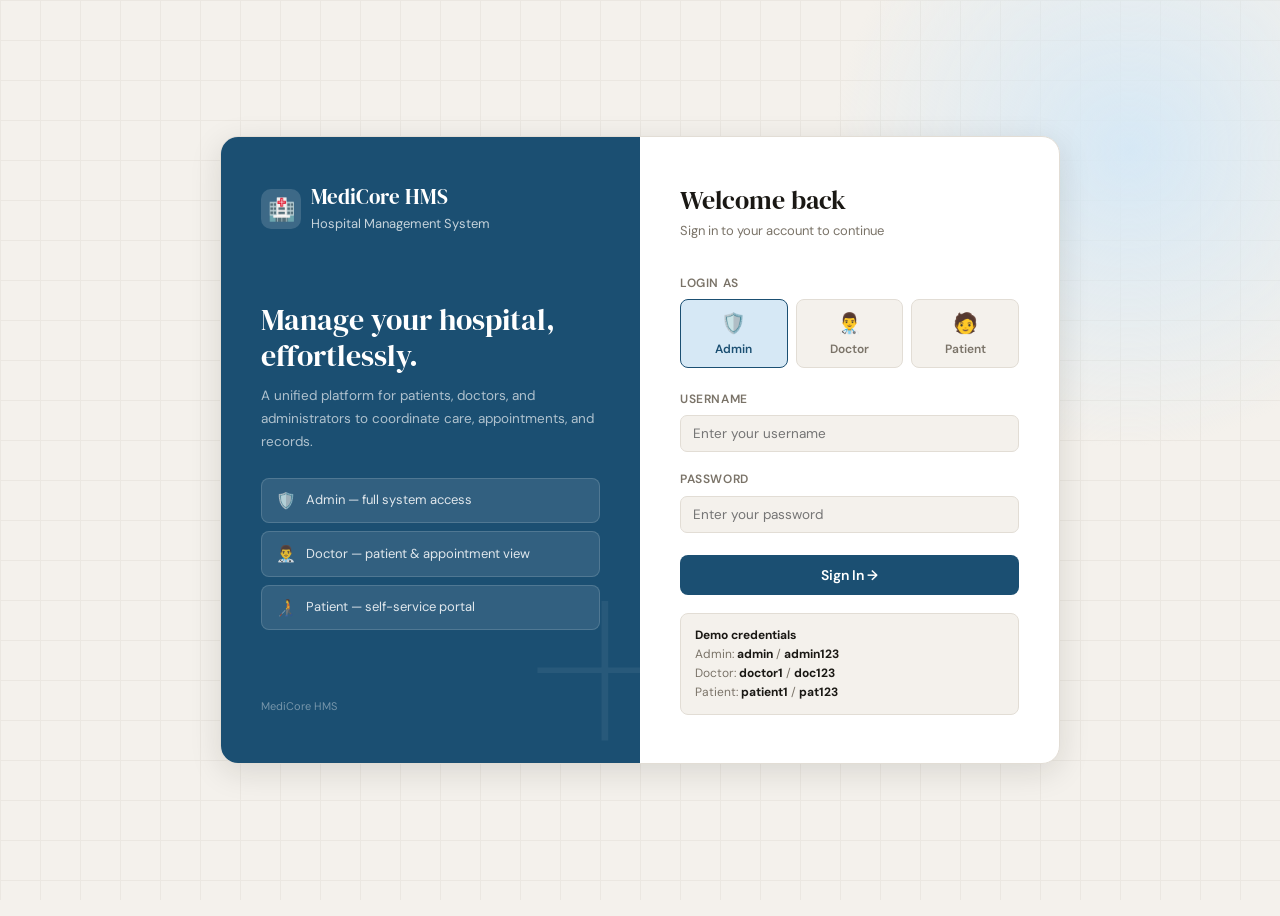
==== admin.html @ 4d24e286 "Initial commit: MediCore HMS - DBMS Project" ====
<!DOCTYPE html>
<html lang="en">
<head>
  <meta charset="UTF-8" />
  <link rel="icon" href="data:image/svg+xml,<svg xmlns='http://www.w3.org/2000/svg' viewBox='0 0 100 100'><text y='.9em' font-size='90'>🏥</text></svg>">
  <title>Admin Dashboard</title>
  <link rel="stylesheet" href="style.css" />
</head>
<body onload="initAdmin()">

<div class="app-shell">

  <!-- TOPBAR -->
  <div class="topbar">
    <div class="topbar-brand">
      <div class="logo-icon">🏥</div>
      <span>MediCore HMS</span>
    </div>
    <div class="topbar-right">
      <div class="topbar-user">
        <div class="avatar">A</div>
        <span>Admin</span>
      </div>
      <button class="btn-logout" onclick="logout()">Logout</button>
    </div>
  </div>

  <!-- SIDEBAR -->
  <div class="sidebar">
    <div class="nav-item active" onclick="activatePage('dashboard','nav1')" id="nav1">📊 Dashboard</div>
    <div class="nav-item" onclick="activatePage('patients','nav2')" id="nav2">🧑 Patients</div>
    <div class="nav-item" onclick="activatePage('doctors','nav3')" id="nav3">👨‍⚕️ Doctors</div>
    <div class="nav-item" onclick="activatePage('appointments','nav4')" id="nav4">📅 Appointments</div>
  </div>

  <!-- MAIN -->
  <div class="main">

    <!-- DASHBOARD -->
    <div class="page active" id="dashboard">
      <div class="stats-grid">
        <div class="stat-card">
          <div class="stat-icon blue">👥</div>
          <div>
            <div class="stat-label">Patients</div>
            <div class="stat-value" id="totalPatients"></div>
          </div>
        </div>

        <div class="stat-card">
          <div class="stat-icon green">👨‍⚕️</div>
          <div>
            <div class="stat-label">Doctors</div>
            <div class="stat-value" id="totalDoctors"></div>
          </div>
        </div>

        <div class="stat-card">
          <div class="stat-icon amber">📅</div>
          <div>
            <div class="stat-label">Appointments</div>
            <div class="stat-value" id="totalAppointments"></div>
          </div>
        </div>
      </div>
    </div>

    <!-- PATIENTS -->
    <div class="page" id="patients">
      <div class="card">
        <div class="card-header"><h3>All Patients</h3></div>
        <div class="card-body">
          <table id="patientTable"></table>
        </div>
      </div>
    </div>

    <!-- DOCTORS -->
    <div class="page" id="doctors">
      <div class="card">
        <div class="card-header"><h3>All Doctors</h3></div>
        <div class="card-body">
          <table id="doctorTable"></table>
        </div>
      </div>
    </div>

    <!-- APPOINTMENTS -->
    <div class="page" id="appointments">
      <div class="card">
        <div class="card-header"><h3>All Appointments</h3></div>
        <div class="card-body">
          <table id="apptTable"></table>
        </div>
      </div>
    </div>

  </div>
</div>

<script src="script.js"></script>

<script>
function initAdmin(){
  requireLogin('admin');

  document.getElementById('totalPatients').innerText = DB.patients.length;
  document.getElementById('totalDoctors').innerText = DB.doctors.length;
  document.getElementById('totalAppointments').innerText = DB.appointments.length;

  loadPatients();
  loadDoctors();
  loadAppointments();
  loadStats();
}

function loadPatients(){
  let html = "<tr><th>ID</th><th>Name</th><th>Phone</th></tr>";
  DB.patients.forEach(p=>{
    html += `<tr><td>${p.id}</td><td>${p.name}</td><td>${p.phone}</td></tr>`;
  });
  document.getElementById('patientTable').innerHTML = html;
}

function loadDoctors(){
  let html = "<tr><th>ID</th><th>Name</th><th>Specialization</th></tr>";
  DB.doctors.forEach(d=>{
    html += `<tr><td>${d.id}</td><td>${d.name}</td><td>${d.specialization}</td></tr>`;
  });
  document.getElementById('doctorTable').innerHTML = html;
}

async function loadAppointments() {
  const res  = await fetch('http://localhost:8000/getAppointments');
  const raw  = await res.text();

  const table = document.getElementById('apptTable');

  if (!raw || !raw.trim()) {
    table.innerHTML = "<tr><td colspan='5'>No appointments found.</td></tr>";
    return;
  }

  let html = "<tr><th>ID</th><th>Patient</th><th>Doctor</th><th>Date & Time</th><th>Status</th></tr>";

  raw.split("##").filter(s => s.trim() !== "").forEach(row => {
    const [id, patient, doctor, datetime, status, type] = row.split("|");
    const badgeClass = status === 'scheduled' ? 'badge-blue'
                     : status === 'completed' ? 'badge-green'
                     : 'badge-red';
    html += `<tr>
      <td>${id}</td>
      <td>${patient}</td>
      <td>${doctor}</td>
      <td>${datetime}</td>
      <td><span class="badge ${badgeClass}">${status}</span></td>
    </tr>`;
  });

  table.innerHTML = html;
}

async function loadStats() {
  const res = await fetch('http://localhost:8000/getAppointments');
  const raw = await res.text();
  const count = raw ? raw.split("##").filter(s => s.trim() !== "").length : 0;
  document.getElementById('totalAppointments').innerText = count;
  // patients and doctors still from mock — good enough for demo
  document.getElementById('totalPatients').innerText = DB.patients.length;
  document.getElementById('totalDoctors').innerText = DB.doctors.length;
}
</script>

</body>
</html>
---- style.css ----
@import url('https://fonts.googleapis.com/css2?family=DM+Serif+Display:ital@0;1&family=DM+Sans:wght@300;400;500;600&display=swap');

:root {
  --bg:        #f4f1ec;
  --surface:   #ffffff;
  --border:    #e2ddd5;
  --text:      #1a1814;
  --muted:     #7a7368;
  --accent:    #1b4f72;
  --accent-lt: #d6e8f5;
  --green:     #1a6b45;
  --green-lt:  #d4f0e3;
  --red:       #8b2020;
  --red-lt:    #fde8e8;
  --amber:     #7a4f00;
  --amber-lt:  #fdf3d4;
  --radius:    10px;
  --shadow:    0 2px 12px rgba(26,24,20,0.08);
  --shadow-lg: 0 8px 32px rgba(26,24,20,0.12);
}

*, *::before, *::after { box-sizing: border-box; margin: 0; padding: 0; }

body {
  font-family: 'DM Sans', sans-serif;
  background: var(--bg);
  color: var(--text);
  min-height: 100vh;
  font-size: 14px;
  line-height: 1.6;
}

/* ── SCROLLBAR ── */
::-webkit-scrollbar { width: 6px; }
::-webkit-scrollbar-track { background: var(--bg); }
::-webkit-scrollbar-thumb { background: var(--border); border-radius: 99px; }

/* ── TYPOGRAPHY ── */
h1, h2, h3 { font-family: 'DM Serif Display', serif; font-weight: 400; line-height: 1.2; }
h1 { font-size: 2.2rem; }
h2 { font-size: 1.5rem; }
h3 { font-size: 1.1rem; }

/* ── LAYOUT ── */
.app-shell {
  display: grid;
  grid-template-columns: 240px 1fr;
  grid-template-rows: 60px 1fr;
  min-height: 100vh;
}

/* ── TOPBAR ── */
.topbar {
  grid-column: 1 / -1;
  background: var(--accent);
  display: flex;
  align-items: center;
  justify-content: space-between;
  padding: 0 28px;
  position: sticky;
  top: 0;
  z-index: 100;
}
.topbar-brand {
  display: flex;
  align-items: center;
  gap: 10px;
  color: #fff;
}
.topbar-brand .logo-icon {
  width: 32px; height: 32px;
  background: rgba(255,255,255,0.15);
  border-radius: 8px;
  display: flex; align-items: center; justify-content: center;
  font-size: 17px;
}
.topbar-brand span {
  font-family: 'DM Serif Display', serif;
  font-size: 1.1rem;
  letter-spacing: 0.01em;
}
.topbar-right {
  display: flex;
  align-items: center;
  gap: 16px;
}
.topbar-user {
  display: flex;
  align-items: center;
  gap: 9px;
  color: rgba(255,255,255,0.9);
  font-size: 13px;
}
.topbar-user .avatar {
  width: 32px; height: 32px;
  border-radius: 50%;
  background: rgba(255,255,255,0.2);
  display: flex; align-items: center; justify-content: center;
  font-weight: 600;
  font-size: 13px;
  color: #fff;
}
.btn-logout {
  background: rgba(255,255,255,0.12);
  border: 1px solid rgba(255,255,255,0.25);
  color: #fff;
  padding: 5px 14px;
  border-radius: 6px;
  cursor: pointer;
  font-family: 'DM Sans', sans-serif;
  font-size: 12px;
  font-weight: 500;
  transition: background 0.2s;
}
.btn-logout:hover { background: rgba(255,255,255,0.22); }

/* ── SIDEBAR ── */
.sidebar {
  background: var(--surface);
  border-right: 1px solid var(--border);
  padding: 20px 0;
  display: flex;
  flex-direction: column;
  gap: 4px;
  overflow-y: auto;
}
.sidebar-section {
  padding: 8px 18px 4px;
  font-size: 10px;
  font-weight: 600;
  letter-spacing: 0.1em;
  text-transform: uppercase;
  color: var(--muted);
  margin-top: 8px;
}
.nav-item {
  display: flex;
  align-items: center;
  gap: 11px;
  padding: 9px 18px;
  cursor: pointer;
  border-radius: 0;
  color: var(--muted);
  font-size: 13.5px;
  font-weight: 500;
  transition: all 0.15s;
  border-left: 3px solid transparent;
  user-select: none;
}
.nav-item:hover { background: var(--bg); color: var(--text); }
.nav-item.active {
  background: var(--accent-lt);
  color: var(--accent);
  border-left-color: var(--accent);
  font-weight: 600;
}
.nav-item .icon { font-size: 16px; width: 20px; text-align: center; }

/* ── MAIN CONTENT ── */
.main {
  padding: 28px 32px;
  overflow-y: auto;
  background: var(--bg);
}
.page { display: none; }
.page.active { display: block; animation: fadeIn 0.25s ease; }
@keyframes fadeIn { from { opacity: 0; transform: translateY(6px); } to { opacity: 1; transform: none; } }

/* ── PAGE HEADER ── */
.page-header {
  margin-bottom: 24px;
  display: flex;
  align-items: flex-end;
  justify-content: space-between;
}
.page-header h2 { color: var(--text); }
.page-header p { color: var(--muted); font-size: 13px; margin-top: 3px; }

/* ── STAT CARDS ── */
.stats-grid {
  display: grid;
  grid-template-columns: repeat(auto-fit, minmax(180px, 1fr));
  gap: 16px;
  margin-bottom: 28px;
}
.stat-card {
  background: var(--surface);
  border: 1px solid var(--border);
  border-radius: var(--radius);
  padding: 20px;
  display: flex;
  align-items: flex-start;
  gap: 14px;
  box-shadow: var(--shadow);
}
.stat-icon {
  width: 42px; height: 42px;
  border-radius: 10px;
  display: flex; align-items: center; justify-content: center;
  font-size: 20px;
  flex-shrink: 0;
}
.stat-icon.blue  { background: var(--accent-lt); }
.stat-icon.green { background: var(--green-lt); }
.stat-icon.amber { background: var(--amber-lt); }
.stat-icon.red   { background: var(--red-lt); }
.stat-label { font-size: 12px; color: var(--muted); font-weight: 500; }
.stat-value { font-size: 1.7rem; font-family: 'DM Serif Display', serif; color: var(--text); line-height: 1.1; margin-top: 2px; }

/* ── CARDS ── */
.card {
  background: var(--surface);
  border: 1px solid var(--border);
  border-radius: var(--radius);
  box-shadow: var(--shadow);
  margin-bottom: 20px;
}
.card-header {
  padding: 16px 20px;
  border-bottom: 1px solid var(--border);
  display: flex;
  align-items: center;
  justify-content: space-between;
}
.card-header h3 { font-size: 1rem; }
.card-body { padding: 20px; }

/* ── TABLES ── */
.table-wrap { overflow-x: auto; }
table { width: 100%; border-collapse: collapse; font-size: 13px; }
thead tr { background: var(--bg); }
th {
  text-align: left;
  padding: 10px 14px;
  font-size: 11px;
  font-weight: 600;
  letter-spacing: 0.06em;
  text-transform: uppercase;
  color: var(--muted);
  border-bottom: 1px solid var(--border);
}
td {
  padding: 11px 14px;
  border-bottom: 1px solid var(--border);
  color: var(--text);
  vertical-align: middle;
}
tr:last-child td { border-bottom: none; }
tr:hover td { background: var(--bg); }

/* ── BADGES ── */
.badge {
  display: inline-block;
  padding: 3px 9px;
  border-radius: 99px;
  font-size: 11px;
  font-weight: 600;
}
.badge-green  { background: var(--green-lt); color: var(--green); }
.badge-amber  { background: var(--amber-lt); color: var(--amber); }
.badge-red    { background: var(--red-lt); color: var(--red); }
.badge-blue   { background: var(--accent-lt); color: var(--accent); }
.badge-grey   { background: var(--bg); color: var(--muted); }

/* ── BUTTONS ── */
.btn {
  display: inline-flex;
  align-items: center;
  gap: 6px;
  padding: 8px 18px;
  border-radius: 7px;
  border: none;
  cursor: pointer;
  font-family: 'DM Sans', sans-serif;
  font-size: 13px;
  font-weight: 600;
  transition: all 0.18s;
}
.btn-primary { background: var(--accent); color: #fff; }
.btn-primary:hover { background: #163f5c; }
.btn-outline {
  background: transparent;
  border: 1px solid var(--border);
  color: var(--text);
}
.btn-outline:hover { background: var(--bg); }
.btn-sm { padding: 5px 12px; font-size: 12px; }
.btn-danger { background: var(--red-lt); color: var(--red); }
.btn-danger:hover { background: #fad0d0; }
.btn-success { background: var(--green-lt); color: var(--green); }
.btn-success:hover { background: #bfe8d4; }

/* ── FORMS ── */
.form-grid {
  display: grid;
  grid-template-columns: 1fr 1fr;
  gap: 16px;
}
.form-grid.cols-3 { grid-template-columns: 1fr 1fr 1fr; }
.form-group { display: flex; flex-direction: column; gap: 5px; }
.form-group.full { grid-column: 1 / -1; }
label { font-size: 12px; font-weight: 600; color: var(--muted); text-transform: uppercase; letter-spacing: 0.05em; }
input, select, textarea {
  padding: 9px 12px;
  border: 1px solid var(--border);
  border-radius: 7px;
  background: var(--bg);
  font-family: 'DM Sans', sans-serif;
  font-size: 13.5px;
  color: var(--text);
  outline: none;
  transition: border-color 0.2s, box-shadow 0.2s;
}
input:focus, select:focus, textarea:focus {
  border-color: var(--accent);
  box-shadow: 0 0 0 3px var(--accent-lt);
  background: #fff;
}
textarea { resize: vertical; min-height: 80px; }

/* ── MODAL ── */
.modal-overlay {
  position: fixed; inset: 0;
  background: rgba(26,24,20,0.45);
  display: flex; align-items: center; justify-content: center;
  z-index: 200;
  opacity: 0; pointer-events: none;
  transition: opacity 0.2s;
}
.modal-overlay.open { opacity: 1; pointer-events: all; }
.modal {
  background: var(--surface);
  border-radius: 14px;
  width: 560px;
  max-width: 95vw;
  max-height: 90vh;
  overflow-y: auto;
  box-shadow: var(--shadow-lg);
  transform: translateY(16px);
  transition: transform 0.25s;
}
.modal-overlay.open .modal { transform: none; }
.modal-header {
  padding: 20px 24px 16px;
  border-bottom: 1px solid var(--border);
  display: flex; align-items: center; justify-content: space-between;
}
.modal-header h3 { font-size: 1.1rem; }
.modal-close {
  background: none; border: none; cursor: pointer;
  font-size: 20px; color: var(--muted); line-height: 1;
}
.modal-close:hover { color: var(--text); }
.modal-body { padding: 22px 24px; }
.modal-footer {
  padding: 16px 24px;
  border-top: 1px solid var(--border);
  display: flex; justify-content: flex-end; gap: 10px;
}

/* ── TOAST ── */
#toast {
  position: fixed; bottom: 24px; right: 24px;
  background: var(--text);
  color: #fff;
  padding: 12px 20px;
  border-radius: 9px;
  font-size: 13px;
  font-weight: 500;
  z-index: 999;
  opacity: 0;
  transform: translateY(10px);
  transition: all 0.3s;
  pointer-events: none;
}
#toast.show { opacity: 1; transform: none; }
#toast.success { background: var(--green); }
#toast.error   { background: var(--red); }

/* ── EMPTY STATE ── */
.empty-state {
  text-align: center;
  padding: 40px 20px;
  color: var(--muted);
}
.empty-state .icon { font-size: 36px; margin-bottom: 10px; }

/* ── SEARCH BAR ── */
.search-bar {
  position: relative;
  max-width: 280px;
}
.search-bar input {
  padding-left: 34px;
  width: 100%;
}
.search-bar::before {
  content: '🔍';
  position: absolute;
  left: 10px; top: 50%;
  transform: translateY(-50%);
  font-size: 12px;
  pointer-events: none;
}

/* ── TWO COLUMN GRID ── */
.two-col { display: grid; grid-template-columns: 1fr 1fr; gap: 20px; }
.three-col { display: grid; grid-template-columns: 1fr 1fr 1fr; gap: 20px; }

@media (max-width: 900px) {
  .app-shell { grid-template-columns: 1fr; }
  .sidebar { display: none; }
  .two-col, .three-col, .form-grid { grid-template-columns: 1fr; }
}

.form-row {
  display: flex;
  gap: 10px;
  margin-bottom: 10px;
}

textarea {
  width: 100%;
  min-height: 70px;
  margin-bottom: 10px;
}

h4 {
  margin-top: 15px;
  margin-bottom: 5px;
}

.record-card {
  background: #fff;
  border-radius: 10px;
  padding: 15px;
  margin-bottom: 15px;
  box-shadow: 0 2px 6px rgba(0,0,0,0.08);
}

.record-header {
  display: flex;
  justify-content: space-between;
  font-weight: 600;
}

.record-date {
  color: gray;
  font-size: 14px;
}

.record-body {
  font-size: 14px;
  line-height: 1.5;
}

.record-body p{
  margin: 4ps 0;
}

.record-body strong {
  color: #2c3e50;
}

.prescription-actions {
  display: flex;
  align-items: center;
  gap: 10px;
}

.print-btn {
  padding: 5px 10px;
  border: none;
  background: #3498db;
  color: white;
  border-radius: 6px;
  cursor: pointer;
  font-size: 12px;
}

.print-btn:hover {
  background: #2980b9;
}
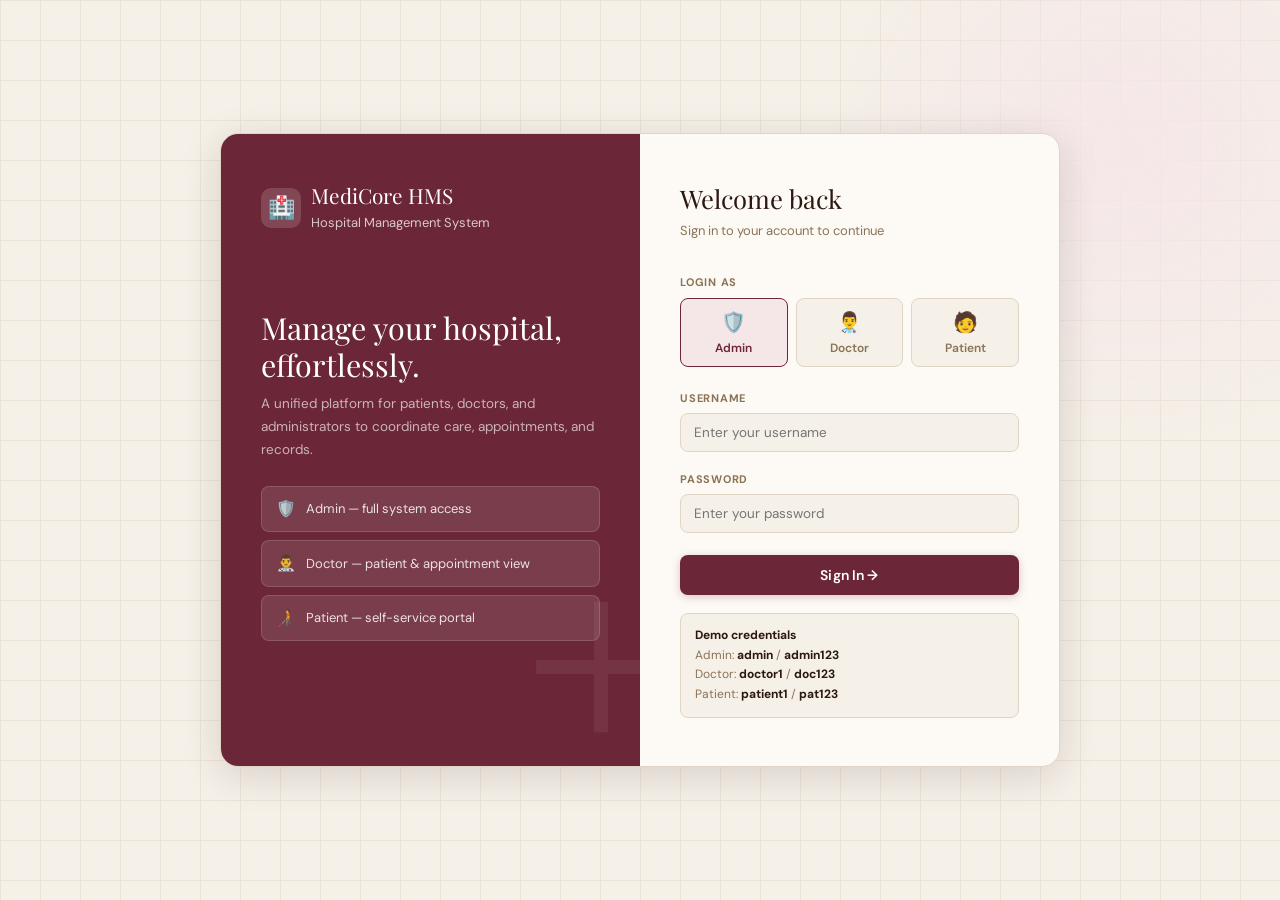
==== commit 1df268ec: "slot system added" ====
--- a/admin.html
+++ b/admin.html
@@ -101,73 +101,61 @@
 <script src="script.js"></script>
 
 <script>
-function initAdmin(){
+async function initAdmin() {
   requireLogin('admin');
-
-  document.getElementById('totalPatients').innerText = DB.patients.length;
-  document.getElementById('totalDoctors').innerText = DB.doctors.length;
-  document.getElementById('totalAppointments').innerText = DB.appointments.length;
-
-  loadPatients();
-  loadDoctors();
-  loadAppointments();
-  loadStats();
+  await Promise.all([loadPatients(), loadDoctors(), loadAppointments()]);
 }
 
-function loadPatients(){
+async function loadPatients() {
+  const res = await fetch('http://localhost:8000/getPatients');
+  const raw = await res.text();
+  const rows = raw.split('##').filter(s => s.trim());
+
+  document.getElementById('totalPatients').innerText = rows.length;
+
   let html = "<tr><th>ID</th><th>Name</th><th>Phone</th></tr>";
-  DB.patients.forEach(p=>{
-    html += `<tr><td>${p.id}</td><td>${p.name}</td><td>${p.phone}</td></tr>`;
+  rows.forEach(row => {
+    const [id, name, phone] = row.split('|');
+    html += `<tr><td>${id}</td><td>${name}</td><td>${phone}</td></tr>`;
   });
   document.getElementById('patientTable').innerHTML = html;
 }
 
-function loadDoctors(){
-  let html = "<tr><th>ID</th><th>Name</th><th>Specialization</th></tr>";
-  DB.doctors.forEach(d=>{
-    html += `<tr><td>${d.id}</td><td>${d.name}</td><td>${d.specialization}</td></tr>`;
+async function loadDoctors() {
+  const res = await fetch('http://localhost:8000/getDoctors');
+  const raw = await res.text();
+  const rows = raw.split('##').filter(s => s.trim());
+
+  document.getElementById('totalDoctors').innerText = rows.length;
+
+  let html = "<tr><th>ID</th><th>Name</th><th>Specialization</th><th>Phone</th><th>Available Days</th></tr>";
+  rows.forEach(row => {
+    const [id, name, spec, phone, days] = row.split('|');
+    html += `<tr><td>${id}</td><td>${name}</td><td>${spec}</td><td>${phone}</td><td>${days}</td></tr>`;
   });
   document.getElementById('doctorTable').innerHTML = html;
 }
 
 async function loadAppointments() {
-  const res  = await fetch('http://localhost:8000/getAppointments');
-  const raw  = await res.text();
+  const res = await fetch('http://localhost:8000/getAppointments');
+  const raw = await res.text();
+  const rows = raw.split('##').filter(s => s.trim());
 
-  const table = document.getElementById('apptTable');
-
-  if (!raw || !raw.trim()) {
-    table.innerHTML = "<tr><td colspan='5'>No appointments found.</td></tr>";
-    return;
-  }
+  document.getElementById('totalAppointments').innerText = rows.length;
 
   let html = "<tr><th>ID</th><th>Patient</th><th>Doctor</th><th>Date & Time</th><th>Status</th></tr>";
-
-  raw.split("##").filter(s => s.trim() !== "").forEach(row => {
-    const [id, patient, doctor, datetime, status, type] = row.split("|");
-    const badgeClass = status === 'scheduled' ? 'badge-blue'
+  rows.forEach(row => {
+    const [id, patient, doctor, datetime, status] = row.split('|');
+    const badgeClass = status === 'scheduled' ? 'badge-amber'
                      : status === 'completed' ? 'badge-green'
                      : 'badge-red';
     html += `<tr>
-      <td>${id}</td>
-      <td>${patient}</td>
-      <td>${doctor}</td>
+      <td>${id}</td><td>${patient}</td><td>${doctor}</td>
       <td>${datetime}</td>
       <td><span class="badge ${badgeClass}">${status}</span></td>
     </tr>`;
   });
-
-  table.innerHTML = html;
-}
-
-async function loadStats() {
-  const res = await fetch('http://localhost:8000/getAppointments');
-  const raw = await res.text();
-  const count = raw ? raw.split("##").filter(s => s.trim() !== "").length : 0;
-  document.getElementById('totalAppointments').innerText = count;
-  // patients and doctors still from mock — good enough for demo
-  document.getElementById('totalPatients').innerText = DB.patients.length;
-  document.getElementById('totalDoctors').innerText = DB.doctors.length;
+  document.getElementById('apptTable').innerHTML = html;
 }
 </script>
 
--- a/style.css
+++ b/style.css
@@ -1,22 +1,40 @@
-@import url('https://fonts.googleapis.com/css2?family=DM+Serif+Display:ital@0;1&family=DM+Sans:wght@300;400;500;600&display=swap');
+@import url('https://fonts.googleapis.com/css2?family=Playfair+Display:ital,wght@0,400;0,600;1,400&family=DM+Sans:wght@300;400;500;600&display=swap');
 
 :root {
-  --bg:        #f4f1ec;
-  --surface:   #ffffff;
-  --border:    #e2ddd5;
-  --text:      #1a1814;
-  --muted:     #7a7368;
-  --accent:    #1b4f72;
-  --accent-lt: #d6e8f5;
-  --green:     #1a6b45;
-  --green-lt:  #d4f0e3;
-  --red:       #8b2020;
-  --red-lt:    #fde8e8;
-  --amber:     #7a4f00;
-  --amber-lt:  #fdf3d4;
-  --radius:    10px;
-  --shadow:    0 2px 12px rgba(26,24,20,0.08);
-  --shadow-lg: 0 8px 32px rgba(26,24,20,0.12);
+  /* ── CORE PALETTE ── */
+  --bg:         #F5F0E8;
+  --surface:    #FDFAF6;
+  --border:     #E0D5C5;
+  --border-md:  #CEC0AC;
+
+  /* ── MAROON FAMILY ── */
+  --accent:     #6B2737;
+  --accent-md:  #9C4A5A;
+  --accent-lt:  #F5E6E8;
+  --accent-xlt: #FBF3F4;
+
+  /* ── TEXT ── */
+  --text:       #2C1810;
+  --muted:      #8B7355;
+  --muted-lt:   #B5A38A;
+
+  /* ── SEMANTIC ── */
+  --green:      #3D6B4F;
+  --green-lt:   #E4F0E8;
+  --red:        #8B2020;
+  --red-lt:     #FDEAEA;
+  --amber:      #8B6914;
+  --amber-lt:   #FDF3DC;
+  --blue:       #1A4A6B;
+  --blue-lt:    #E4EEF7;
+
+  /* ── SHAPE & DEPTH ── */
+  --radius:     12px;
+  --radius-sm:  8px;
+  --radius-lg:  16px;
+  --shadow:     0 2px 16px rgba(44, 24, 16, 0.08);
+  --shadow-lg:  0 8px 40px rgba(44, 24, 16, 0.14);
+  --shadow-sm:  0 1px 6px  rgba(44, 24, 16, 0.06);
 }
 
 *, *::before, *::after { box-sizing: border-box; margin: 0; padding: 0; }
@@ -27,57 +45,76 @@
   color: var(--text);
   min-height: 100vh;
   font-size: 14px;
-  line-height: 1.6;
+  line-height: 1.65;
 }
 
 /* ── SCROLLBAR ── */
 ::-webkit-scrollbar { width: 6px; }
 ::-webkit-scrollbar-track { background: var(--bg); }
-::-webkit-scrollbar-thumb { background: var(--border); border-radius: 99px; }
+::-webkit-scrollbar-thumb { background: var(--border-md); border-radius: 99px; }
+::-webkit-scrollbar-thumb:hover { background: var(--accent-md); }
 
 /* ── TYPOGRAPHY ── */
-h1, h2, h3 { font-family: 'DM Serif Display', serif; font-weight: 400; line-height: 1.2; }
+h1, h2, h3 {
+  font-family: 'Playfair Display', serif;
+  font-weight: 400;
+  line-height: 1.25;
+  color: var(--text);
+}
 h1 { font-size: 2.2rem; }
-h2 { font-size: 1.5rem; }
+h2 { font-size: 1.55rem; }
 h3 { font-size: 1.1rem; }
+h4 {
+  font-size: 12px;
+  font-weight: 600;
+  text-transform: uppercase;
+  letter-spacing: 0.07em;
+  color: var(--muted);
+  margin-top: 15px;
+  margin-bottom: 5px;
+}
 
 /* ── LAYOUT ── */
 .app-shell {
   display: grid;
   grid-template-columns: 240px 1fr;
-  grid-template-rows: 60px 1fr;
+  grid-template-rows: 64px 1fr;
   min-height: 100vh;
 }
 
 /* ── TOPBAR ── */
 .topbar {
   grid-column: 1 / -1;
-  background: var(--accent);
+  background: linear-gradient(135deg, #5A1F2D 0%, #6B2737 60%, #7D3347 100%);
   display: flex;
   align-items: center;
   justify-content: space-between;
-  padding: 0 28px;
+  padding: 0 32px;
   position: sticky;
   top: 0;
   z-index: 100;
+  box-shadow: 0 2px 12px rgba(107, 39, 55, 0.35);
 }
 .topbar-brand {
   display: flex;
   align-items: center;
-  gap: 10px;
+  gap: 12px;
   color: #fff;
 }
 .topbar-brand .logo-icon {
-  width: 32px; height: 32px;
+  width: 36px; height: 36px;
   background: rgba(255,255,255,0.15);
-  border-radius: 8px;
+  border: 1px solid rgba(255,255,255,0.2);
+  border-radius: 10px;
   display: flex; align-items: center; justify-content: center;
-  font-size: 17px;
+  font-size: 18px;
+  backdrop-filter: blur(4px);
 }
 .topbar-brand span {
-  font-family: 'DM Serif Display', serif;
-  font-size: 1.1rem;
-  letter-spacing: 0.01em;
+  font-family: 'Playfair Display', serif;
+  font-size: 1.2rem;
+  letter-spacing: 0.02em;
+  color: #fff;
 }
 .topbar-right {
   display: flex;
@@ -92,9 +129,10 @@
   font-size: 13px;
 }
 .topbar-user .avatar {
-  width: 32px; height: 32px;
+  width: 34px; height: 34px;
   border-radius: 50%;
   background: rgba(255,255,255,0.2);
+  border: 1px solid rgba(255,255,255,0.3);
   display: flex; align-items: center; justify-content: center;
   font-weight: 600;
   font-size: 13px;
@@ -102,52 +140,60 @@
 }
 .btn-logout {
   background: rgba(255,255,255,0.12);
-  border: 1px solid rgba(255,255,255,0.25);
+  border: 1px solid rgba(255,255,255,0.28);
   color: #fff;
-  padding: 5px 14px;
-  border-radius: 6px;
+  padding: 6px 16px;
+  border-radius: 8px;
   cursor: pointer;
   font-family: 'DM Sans', sans-serif;
   font-size: 12px;
   font-weight: 500;
-  transition: background 0.2s;
-}
-.btn-logout:hover { background: rgba(255,255,255,0.22); }
+  transition: all 0.2s;
+  letter-spacing: 0.02em;
+}
+.btn-logout:hover {
+  background: rgba(255,255,255,0.22);
+  border-color: rgba(255,255,255,0.4);
+}
 
 /* ── SIDEBAR ── */
 .sidebar {
   background: var(--surface);
   border-right: 1px solid var(--border);
-  padding: 20px 0;
+  padding: 24px 0;
   display: flex;
   flex-direction: column;
-  gap: 4px;
+  gap: 2px;
   overflow-y: auto;
 }
 .sidebar-section {
-  padding: 8px 18px 4px;
+  padding: 8px 20px 4px;
   font-size: 10px;
   font-weight: 600;
-  letter-spacing: 0.1em;
+  letter-spacing: 0.12em;
   text-transform: uppercase;
-  color: var(--muted);
+  color: var(--muted-lt);
   margin-top: 8px;
 }
 .nav-item {
   display: flex;
   align-items: center;
   gap: 11px;
-  padding: 9px 18px;
+  padding: 10px 20px;
   cursor: pointer;
-  border-radius: 0;
   color: var(--muted);
   font-size: 13.5px;
   font-weight: 500;
   transition: all 0.15s;
   border-left: 3px solid transparent;
   user-select: none;
-}
-.nav-item:hover { background: var(--bg); color: var(--text); }
+  border-radius: 0 8px 8px 0;
+  margin-right: 8px;
+}
+.nav-item:hover {
+  background: var(--accent-xlt);
+  color: var(--accent);
+}
 .nav-item.active {
   background: var(--accent-lt);
   color: var(--accent);
@@ -158,72 +204,100 @@
 
 /* ── MAIN CONTENT ── */
 .main {
-  padding: 28px 32px;
+  padding: 32px 36px;
   overflow-y: auto;
   background: var(--bg);
 }
 .page { display: none; }
-.page.active { display: block; animation: fadeIn 0.25s ease; }
-@keyframes fadeIn { from { opacity: 0; transform: translateY(6px); } to { opacity: 1; transform: none; } }
+.page.active {
+  display: block;
+  animation: fadeIn 0.22s ease;
+}
+@keyframes fadeIn {
+  from { opacity: 0; transform: translateY(8px); }
+  to   { opacity: 1; transform: none; }
+}
 
 /* ── PAGE HEADER ── */
 .page-header {
-  margin-bottom: 24px;
+  margin-bottom: 28px;
   display: flex;
   align-items: flex-end;
   justify-content: space-between;
 }
 .page-header h2 { color: var(--text); }
-.page-header p { color: var(--muted); font-size: 13px; margin-top: 3px; }
+.page-header p  { color: var(--muted); font-size: 13px; margin-top: 4px; }
 
 /* ── STAT CARDS ── */
 .stats-grid {
   display: grid;
-  grid-template-columns: repeat(auto-fit, minmax(180px, 1fr));
-  gap: 16px;
-  margin-bottom: 28px;
+  grid-template-columns: repeat(auto-fit, minmax(200px, 1fr));
+  gap: 18px;
+  margin-bottom: 32px;
 }
 .stat-card {
   background: var(--surface);
   border: 1px solid var(--border);
-  border-radius: var(--radius);
-  padding: 20px;
+  border-radius: var(--radius-lg);
+  padding: 22px;
   display: flex;
   align-items: flex-start;
-  gap: 14px;
+  gap: 16px;
+  box-shadow: var(--shadow-sm);
+  transition: box-shadow 0.2s, transform 0.2s;
+}
+.stat-card:hover {
   box-shadow: var(--shadow);
+  transform: translateY(-1px);
 }
 .stat-icon {
-  width: 42px; height: 42px;
-  border-radius: 10px;
+  width: 46px; height: 46px;
+  border-radius: 12px;
   display: flex; align-items: center; justify-content: center;
-  font-size: 20px;
+  font-size: 22px;
   flex-shrink: 0;
 }
-.stat-icon.blue  { background: var(--accent-lt); }
+.stat-icon.blue  { background: var(--blue-lt); }
 .stat-icon.green { background: var(--green-lt); }
 .stat-icon.amber { background: var(--amber-lt); }
 .stat-icon.red   { background: var(--red-lt); }
-.stat-label { font-size: 12px; color: var(--muted); font-weight: 500; }
-.stat-value { font-size: 1.7rem; font-family: 'DM Serif Display', serif; color: var(--text); line-height: 1.1; margin-top: 2px; }
+.stat-label {
+  font-size: 11px;
+  color: var(--muted);
+  font-weight: 600;
+  text-transform: uppercase;
+  letter-spacing: 0.07em;
+}
+.stat-value {
+  font-size: 1.9rem;
+  font-family: 'Playfair Display', serif;
+  color: var(--accent);
+  line-height: 1.1;
+  margin-top: 3px;
+}
 
 /* ── CARDS ── */
 .card {
   background: var(--surface);
   border: 1px solid var(--border);
-  border-radius: var(--radius);
-  box-shadow: var(--shadow);
-  margin-bottom: 20px;
-}
+  border-radius: var(--radius-lg);
+  box-shadow: var(--shadow-sm);
+  margin-bottom: 22px;
+  transition: box-shadow 0.2s;
+}
+.card:hover { box-shadow: var(--shadow); }
 .card-header {
-  padding: 16px 20px;
+  padding: 18px 22px;
   border-bottom: 1px solid var(--border);
   display: flex;
   align-items: center;
   justify-content: space-between;
 }
-.card-header h3 { font-size: 1rem; }
-.card-body { padding: 20px; }
+.card-header h3 {
+  font-size: 1rem;
+  color: var(--text);
+}
+.card-body { padding: 22px; }
 
 /* ── TABLES ── */
 .table-wrap { overflow-x: auto; }
@@ -231,64 +305,86 @@
 thead tr { background: var(--bg); }
 th {
   text-align: left;
-  padding: 10px 14px;
-  font-size: 11px;
-  font-weight: 600;
-  letter-spacing: 0.06em;
+  padding: 11px 16px;
+  font-size: 10.5px;
+  font-weight: 700;
+  letter-spacing: 0.08em;
   text-transform: uppercase;
   color: var(--muted);
+  border-bottom: 2px solid var(--border);
+}
+td {
+  padding: 12px 16px;
   border-bottom: 1px solid var(--border);
-}
-td {
-  padding: 11px 14px;
-  border-bottom: 1px solid var(--border);
   color: var(--text);
   vertical-align: middle;
 }
 tr:last-child td { border-bottom: none; }
-tr:hover td { background: var(--bg); }
+tr:hover td { background: var(--accent-xlt); }
 
 /* ── BADGES ── */
 .badge {
   display: inline-block;
-  padding: 3px 9px;
+  padding: 4px 11px;
   border-radius: 99px;
   font-size: 11px;
   font-weight: 600;
-}
-.badge-green  { background: var(--green-lt); color: var(--green); }
-.badge-amber  { background: var(--amber-lt); color: var(--amber); }
-.badge-red    { background: var(--red-lt); color: var(--red); }
-.badge-blue   { background: var(--accent-lt); color: var(--accent); }
-.badge-grey   { background: var(--bg); color: var(--muted); }
+  letter-spacing: 0.03em;
+}
+.badge-green  { background: var(--green-lt);  color: var(--green); }
+.badge-amber  { background: var(--amber-lt);  color: var(--amber); }
+.badge-red    { background: var(--red-lt);    color: var(--red); }
+.badge-blue   { background: var(--blue-lt);   color: var(--blue); }
+.badge-grey   { background: var(--bg);        color: var(--muted); }
 
 /* ── BUTTONS ── */
 .btn {
   display: inline-flex;
   align-items: center;
   gap: 6px;
-  padding: 8px 18px;
-  border-radius: 7px;
+  padding: 9px 20px;
+  border-radius: var(--radius-sm);
   border: none;
   cursor: pointer;
   font-family: 'DM Sans', sans-serif;
   font-size: 13px;
   font-weight: 600;
   transition: all 0.18s;
-}
-.btn-primary { background: var(--accent); color: #fff; }
-.btn-primary:hover { background: #163f5c; }
+  letter-spacing: 0.01em;
+}
+.btn-primary {
+  background: var(--accent);
+  color: #fff;
+  box-shadow: 0 2px 8px rgba(107,39,55,0.25);
+}
+.btn-primary:hover {
+  background: var(--accent-md);
+  box-shadow: 0 4px 14px rgba(107,39,55,0.35);
+  transform: translateY(-1px);
+}
 .btn-outline {
   background: transparent;
-  border: 1px solid var(--border);
-  color: var(--text);
-}
-.btn-outline:hover { background: var(--bg); }
-.btn-sm { padding: 5px 12px; font-size: 12px; }
-.btn-danger { background: var(--red-lt); color: var(--red); }
-.btn-danger:hover { background: #fad0d0; }
-.btn-success { background: var(--green-lt); color: var(--green); }
-.btn-success:hover { background: #bfe8d4; }
+  border: 1px solid var(--border-md);
+  color: var(--text);
+}
+.btn-outline:hover {
+  background: var(--accent-xlt);
+  border-color: var(--accent-md);
+  color: var(--accent);
+}
+.btn-sm { padding: 6px 14px; font-size: 12px; }
+.btn-danger {
+  background: var(--red-lt);
+  color: var(--red);
+  border: 1px solid #F5C5C5;
+}
+.btn-danger:hover { background: #FBDADA; }
+.btn-success {
+  background: var(--green-lt);
+  color: var(--green);
+  border: 1px solid #BCD9C8;
+}
+.btn-success:hover { background: #D0EAD9; }
 
 /* ── FORMS ── */
 .form-grid {
@@ -297,31 +393,44 @@
   gap: 16px;
 }
 .form-grid.cols-3 { grid-template-columns: 1fr 1fr 1fr; }
-.form-group { display: flex; flex-direction: column; gap: 5px; }
+.form-group { display: flex; flex-direction: column; gap: 6px; }
 .form-group.full { grid-column: 1 / -1; }
-label { font-size: 12px; font-weight: 600; color: var(--muted); text-transform: uppercase; letter-spacing: 0.05em; }
+label {
+  font-size: 11px;
+  font-weight: 700;
+  color: var(--muted);
+  text-transform: uppercase;
+  letter-spacing: 0.07em;
+}
 input, select, textarea {
-  padding: 9px 12px;
+  padding: 10px 13px;
   border: 1px solid var(--border);
-  border-radius: 7px;
+  border-radius: var(--radius-sm);
   background: var(--bg);
   font-family: 'DM Sans', sans-serif;
   font-size: 13.5px;
   color: var(--text);
   outline: none;
-  transition: border-color 0.2s, box-shadow 0.2s;
+  transition: border-color 0.2s, box-shadow 0.2s, background 0.2s;
 }
 input:focus, select:focus, textarea:focus {
-  border-color: var(--accent);
+  border-color: var(--accent-md);
   box-shadow: 0 0 0 3px var(--accent-lt);
-  background: #fff;
+  background: var(--surface);
 }
 textarea { resize: vertical; min-height: 80px; }
+
+.form-row {
+  display: flex;
+  gap: 10px;
+  margin-bottom: 10px;
+}
+textarea { width: 100%; min-height: 70px; margin-bottom: 10px; }
 
 /* ── MODAL ── */
 .modal-overlay {
   position: fixed; inset: 0;
-  background: rgba(26,24,20,0.45);
+  background: rgba(44, 24, 16, 0.5);
   display: flex; align-items: center; justify-content: center;
   z-index: 200;
   opacity: 0; pointer-events: none;
@@ -330,7 +439,7 @@
 .modal-overlay.open { opacity: 1; pointer-events: all; }
 .modal {
   background: var(--surface);
-  border-radius: 14px;
+  border-radius: var(--radius-lg);
   width: 560px;
   max-width: 95vw;
   max-height: 90vh;
@@ -341,7 +450,7 @@
 }
 .modal-overlay.open .modal { transform: none; }
 .modal-header {
-  padding: 20px 24px 16px;
+  padding: 22px 26px 18px;
   border-bottom: 1px solid var(--border);
   display: flex; align-items: center; justify-content: space-between;
 }
@@ -350,21 +459,21 @@
   background: none; border: none; cursor: pointer;
   font-size: 20px; color: var(--muted); line-height: 1;
 }
-.modal-close:hover { color: var(--text); }
-.modal-body { padding: 22px 24px; }
+.modal-close:hover { color: var(--accent); }
+.modal-body { padding: 24px 26px; }
 .modal-footer {
-  padding: 16px 24px;
+  padding: 18px 26px;
   border-top: 1px solid var(--border);
   display: flex; justify-content: flex-end; gap: 10px;
 }
 
 /* ── TOAST ── */
 #toast {
-  position: fixed; bottom: 24px; right: 24px;
+  position: fixed; bottom: 28px; right: 28px;
   background: var(--text);
   color: #fff;
-  padding: 12px 20px;
-  border-radius: 9px;
+  padding: 13px 22px;
+  border-radius: 10px;
   font-size: 13px;
   font-weight: 500;
   z-index: 999;
@@ -372,28 +481,23 @@
   transform: translateY(10px);
   transition: all 0.3s;
   pointer-events: none;
-}
-#toast.show { opacity: 1; transform: none; }
+  box-shadow: var(--shadow-lg);
+}
+#toast.show  { opacity: 1; transform: none; }
 #toast.success { background: var(--green); }
 #toast.error   { background: var(--red); }
 
 /* ── EMPTY STATE ── */
 .empty-state {
   text-align: center;
-  padding: 40px 20px;
-  color: var(--muted);
-}
-.empty-state .icon { font-size: 36px; margin-bottom: 10px; }
+  padding: 48px 20px;
+  color: var(--muted);
+}
+.empty-state .icon { font-size: 38px; margin-bottom: 12px; }
 
 /* ── SEARCH BAR ── */
-.search-bar {
-  position: relative;
-  max-width: 280px;
-}
-.search-bar input {
-  padding-left: 34px;
-  width: 100%;
-}
+.search-bar { position: relative; max-width: 280px; }
+.search-bar input { padding-left: 34px; width: 100%; }
 .search-bar::before {
   content: '🔍';
   position: absolute;
@@ -403,9 +507,9 @@
   pointer-events: none;
 }
 
-/* ── TWO COLUMN GRID ── */
-.two-col { display: grid; grid-template-columns: 1fr 1fr; gap: 20px; }
-.three-col { display: grid; grid-template-columns: 1fr 1fr 1fr; gap: 20px; }
+/* ── GRIDS ── */
+.two-col   { display: grid; grid-template-columns: 1fr 1fr; gap: 20px; }
+.three-col { display: grid; grid-template-columns: 1fr 1fr 1fr; gap: 16px; }
 
 @media (max-width: 900px) {
   .app-shell { grid-template-columns: 1fr; }
@@ -413,71 +517,154 @@
   .two-col, .three-col, .form-grid { grid-template-columns: 1fr; }
 }
 
-.form-row {
-  display: flex;
-  gap: 10px;
-  margin-bottom: 10px;
-}
-
-textarea {
-  width: 100%;
-  min-height: 70px;
-  margin-bottom: 10px;
-}
-
-h4 {
-  margin-top: 15px;
-  margin-bottom: 5px;
-}
-
+/* ── MEDICAL HISTORY RECORD CARDS ── */
+.rx-block {
+  padding: 13px 16px;
+  border-radius: var(--radius-sm);
+  display: flex;
+  flex-direction: column;
+  gap: 7px;
+}
+.rx-medicine { background: var(--amber-lt); border: 1px solid #EDD98A; }
+.rx-do       { background: var(--green-lt); border: 1px solid #AACFB8; }
+.rx-dont     { background: var(--red-lt);   border: 1px solid #F5BABA; }
+
+.rx-label {
+  font-size: 11px;
+  font-weight: 700;
+  text-transform: uppercase;
+  letter-spacing: 0.07em;
+}
+.rx-medicine .rx-label { color: var(--amber); }
+.rx-do       .rx-label { color: var(--green); }
+.rx-dont     .rx-label { color: var(--red);   }
+
+.rx-content {
+  font-size: 13px;
+  color: var(--text);
+  display: flex;
+  flex-direction: column;
+  gap: 3px;
+}
+.list-item { display: block; line-height: 1.6; }
+
+/* ── RECORD CARDS (medical history) ── */
 .record-card {
-  background: #fff;
-  border-radius: 10px;
-  padding: 15px;
-  margin-bottom: 15px;
-  box-shadow: 0 2px 6px rgba(0,0,0,0.08);
-}
-
+  background: var(--surface);
+  border: 1px solid var(--border);
+  border-radius: var(--radius-lg);
+  padding: 18px 22px;
+  margin-bottom: 16px;
+  box-shadow: var(--shadow-sm);
+  transition: box-shadow 0.2s;
+}
+.record-card:hover { box-shadow: var(--shadow); }
 .record-header {
   display: flex;
   justify-content: space-between;
-  font-weight: 600;
-}
-
-.record-date {
-  color: gray;
+  align-items: center;
+  margin-bottom: 14px;
+  padding-bottom: 12px;
+  border-bottom: 1px solid var(--border);
+}
+.record-date { color: var(--muted); font-size: 13px; }
+.record-body { font-size: 14px; line-height: 1.6; }
+.record-body strong { color: var(--accent); }
+
+/* ── PRESCRIPTION CARDS (patient view) ── */
+.prescription {
+  background: var(--surface);
+  border: 1px solid var(--border);
+  border-radius: var(--radius-lg);
+  padding: 26px 30px;
+  margin-bottom: 20px;
+  box-shadow: var(--shadow-sm);
+  transition: box-shadow 0.2s;
+}
+.prescription:hover { box-shadow: var(--shadow); }
+.prescription-header {
+  display: flex;
+  justify-content: space-between;
+  align-items: center;
+  margin-bottom: 16px;
+}
+.hospital-name {
+  font-family: 'Playfair Display', serif;
+  font-size: 1.05rem;
+  color: var(--accent);
+}
+.prescription-date {
+  font-size: 13px;
+  color: var(--muted);
+  font-weight: 500;
+}
+.prescription hr {
+  border: none;
+  border-top: 1px solid var(--border);
+  margin-bottom: 18px;
+}
+.prescription-section { margin-bottom: 14px; }
+.prescription-section h4 {
+  font-size: 11px;
+  font-weight: 700;
+  text-transform: uppercase;
+  letter-spacing: 0.08em;
+  color: var(--muted);
+  margin-bottom: 6px;
+  margin-top: 0;
+}
+.prescription-section p  { font-size: 13.5px; color: var(--text); }
+.prescription-section ul { padding-left: 18px; margin: 0; }
+.prescription-section ul li {
+  font-size: 13.5px;
+  color: var(--text);
+  margin-bottom: 3px;
+}
+.prescription-footer {
+  margin-top: 22px;
+  text-align: right;
+  font-style: italic;
+  font-size: 13px;
+  color: var(--muted);
+  border-top: 1px solid var(--border);
+  padding-top: 14px;
+  font-family: 'Playfair Display', serif;
+}
+
+/* ── BOOKING FORM ── */
+.book-form {
+  display: flex;
+  flex-direction: column;
+  gap: 18px;
+  max-width: 500px;
+}
+.book-form select,
+.book-form input[type="date"],
+.book-form input[type="datetime-local"] { width: 100%; }
+
+/* ── NO RECORDS ── */
+.no-records {
+  text-align: center;
+  padding: 52px 20px;
+  color: var(--muted);
   font-size: 14px;
 }
-
-.record-body {
-  font-size: 14px;
-  line-height: 1.5;
-}
-
-.record-body p{
-  margin: 4ps 0;
-}
-
-.record-body strong {
-  color: #2c3e50;
-}
-
-.prescription-actions {
-  display: flex;
-  align-items: center;
-  gap: 10px;
-}
-
+.no-records .icon {
+  font-size: 42px;
+  display: block;
+  margin-bottom: 12px;
+}
+
+/* ── PRINT BUTTON ── */
 .print-btn {
-  padding: 5px 10px;
+  padding: 5px 12px;
   border: none;
-  background: #3498db;
-  color: white;
+  background: var(--accent-lt);
+  color: var(--accent);
   border-radius: 6px;
   cursor: pointer;
   font-size: 12px;
-}
-
-.print-btn:hover {
-  background: #2980b9;
-}+  font-weight: 600;
+  transition: background 0.15s;
+}
+.print-btn:hover { background: var(--accent-md); color: #fff; }
